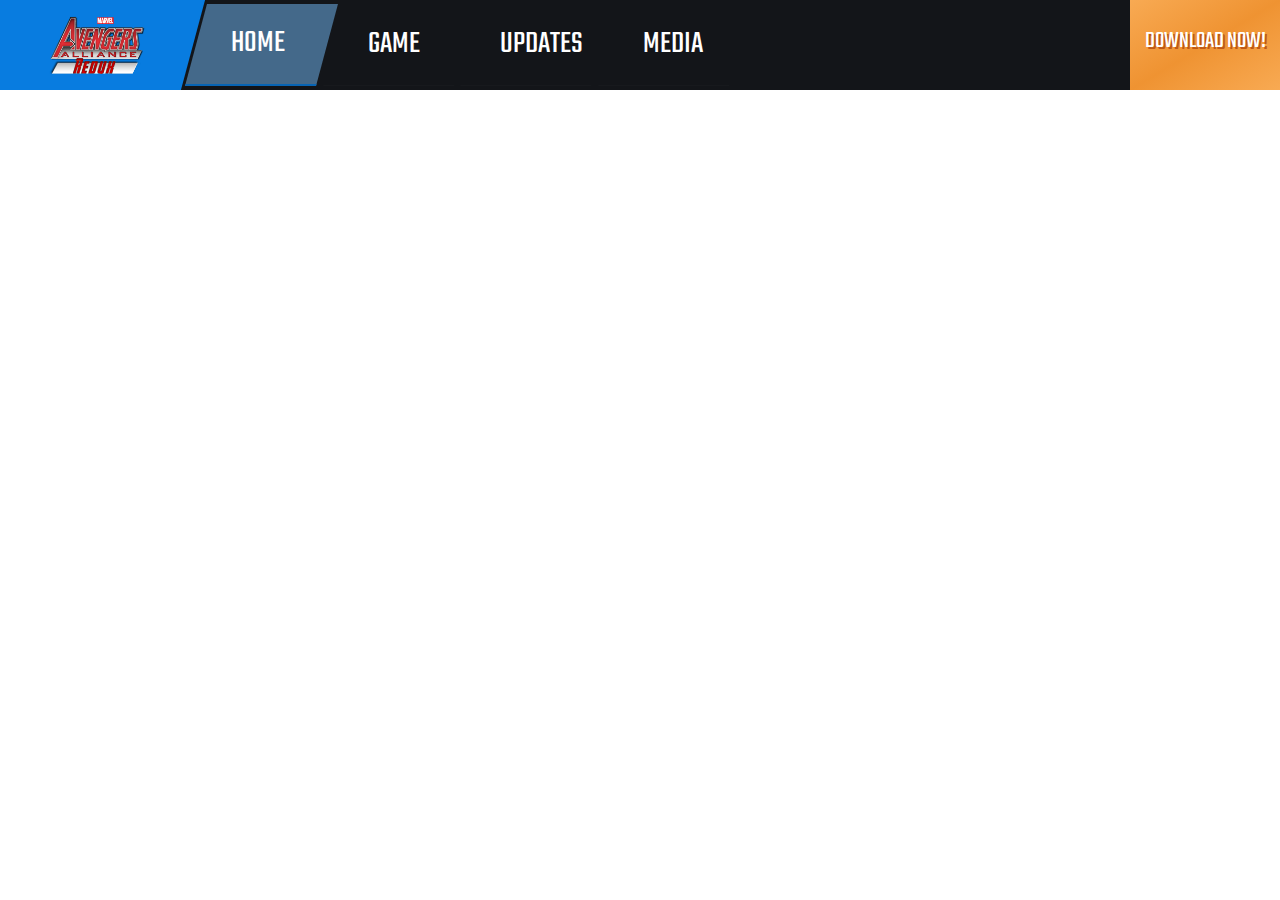
==== home.html @ ee9df014 "create landing page" ====
<!DOCTYPE html>
<html>
<head>
	<title> Marvel's Avengers Alliance Redux Official Website </title>
	<link rel="stylesheet" type="text/css" href="./maar.css">
</head>
<body>
	<div class="App">
		<div class= "header" >
			<a href="http://maaredux.github.io" class = "logo-link"> 
				<div> </div>	
			</a>
			<div class="nav-link">
				<a class="link active" aria-current="true" href="./">
					<div class="fl">&nbsp;Home</div>
				</a>
				<a class="link" aria-current="false" href="./game.html">
					<div class="fl">&nbsp;Game</div>
				</a>
				<a class="link" aria-current="false" href="./update.html">
					<div class="fl">Updates</div>
				</a>
				<a class="link" aria-current="false" href="./media.html">
					<div class="fl">&nbsp;Media</div>
				</a>
				<!-- <div class="_2YxDZbAvVAJznkCa7ZAN5J">
					<a aria-current="false" href="./terms-of-use.html">Terms of Use</a>
					<a aria-current="false" href="./faq.html">FAQ's</a>
					<a aria-current="false" href="./support.html">Customer Support</a>
				</div> -->
			</div>
			<div class="download"> <div class="dl-text"> DOWNLOAD NOW! </div></div>	
		</div>
	</div>
</body>
</html>
---- maar.css ----
@import url('https://fonts.googleapis.com/css?family=Raleway');
@import url('https://fonts.googleapis.com/css?family=Teko');

.header
{
    display: flex;
    position: fixed;
    top: 0;
    width: 100%;
    font: 20px 'Raleway' ;
    text-transform: uppercase;
    background: #131519;
}

/*.rt-auto
{
	margin-right: auto ;
}*/

.logo-link
{
	display: flex;
    align-items: center;
    justify-content: center;
    min-height: 90px;
    min-width: 190px;
    margin-left: -40px;
    padding-left: 35px;
    transform: skew(-15deg,0);
    background: #0764b4;
    transition: background-color .25s;
}

.logo-link:hover
{
	background: #087ce0 ;
}

a
{	text-decoration: none ;
}

.fl
{	margin : 0.5em 0.4em ;
	transform: skew(15deg, 0) ;
}

.logo-link div
{
	height: 80px ;
	width: 105px ;
	transform: skew(15deg,0);
    background: url('./logo.png') no-repeat 50%;
    background-size: contain;
}

.nav-link
{
	display: flex;
    background: #131519;
    align-items: center;
    justify-content: center;
}

.link
{	margin : 0 0.1em ;
	padding-left: 0.5em;
    border-bottom: 1px solid #17191d;
    color: #fff;
    min-width: 9vw ;
    min-height: 2.5em ;
    font: 32px 'Teko';
    text-transform: uppercase;
    transition: background-color .25s;
    transform: skew(-15deg, 0) ;
}

.link:hover
{
	background-color: rgba(102, 162, 214, 0.6) ; 
}

[aria-current="true"]
{
	background-color: rgba(102, 162, 214, 0.6) ;
	border-bottom: 2px solid #0764b4 ;	
}

.download
{	position: fixed ;
	border-color: #e79544;
    outline-color: #f0b94e;
    background: #ef9332;
    background: linear-gradient(to bottom right,#f8aa53,#ef9332,#f8aa53);
    text-shadow: #bf5915 2px 2px;
    min-width: 10vw ;
    transition: background-color .25s;
    min-height: 90px ;
    right : 0 ;
}

.dl-text
{	color : white ;
	font: 24px 'Teko';
	margin : 1em 0.6em ;
}

.download:hover
{
	
}
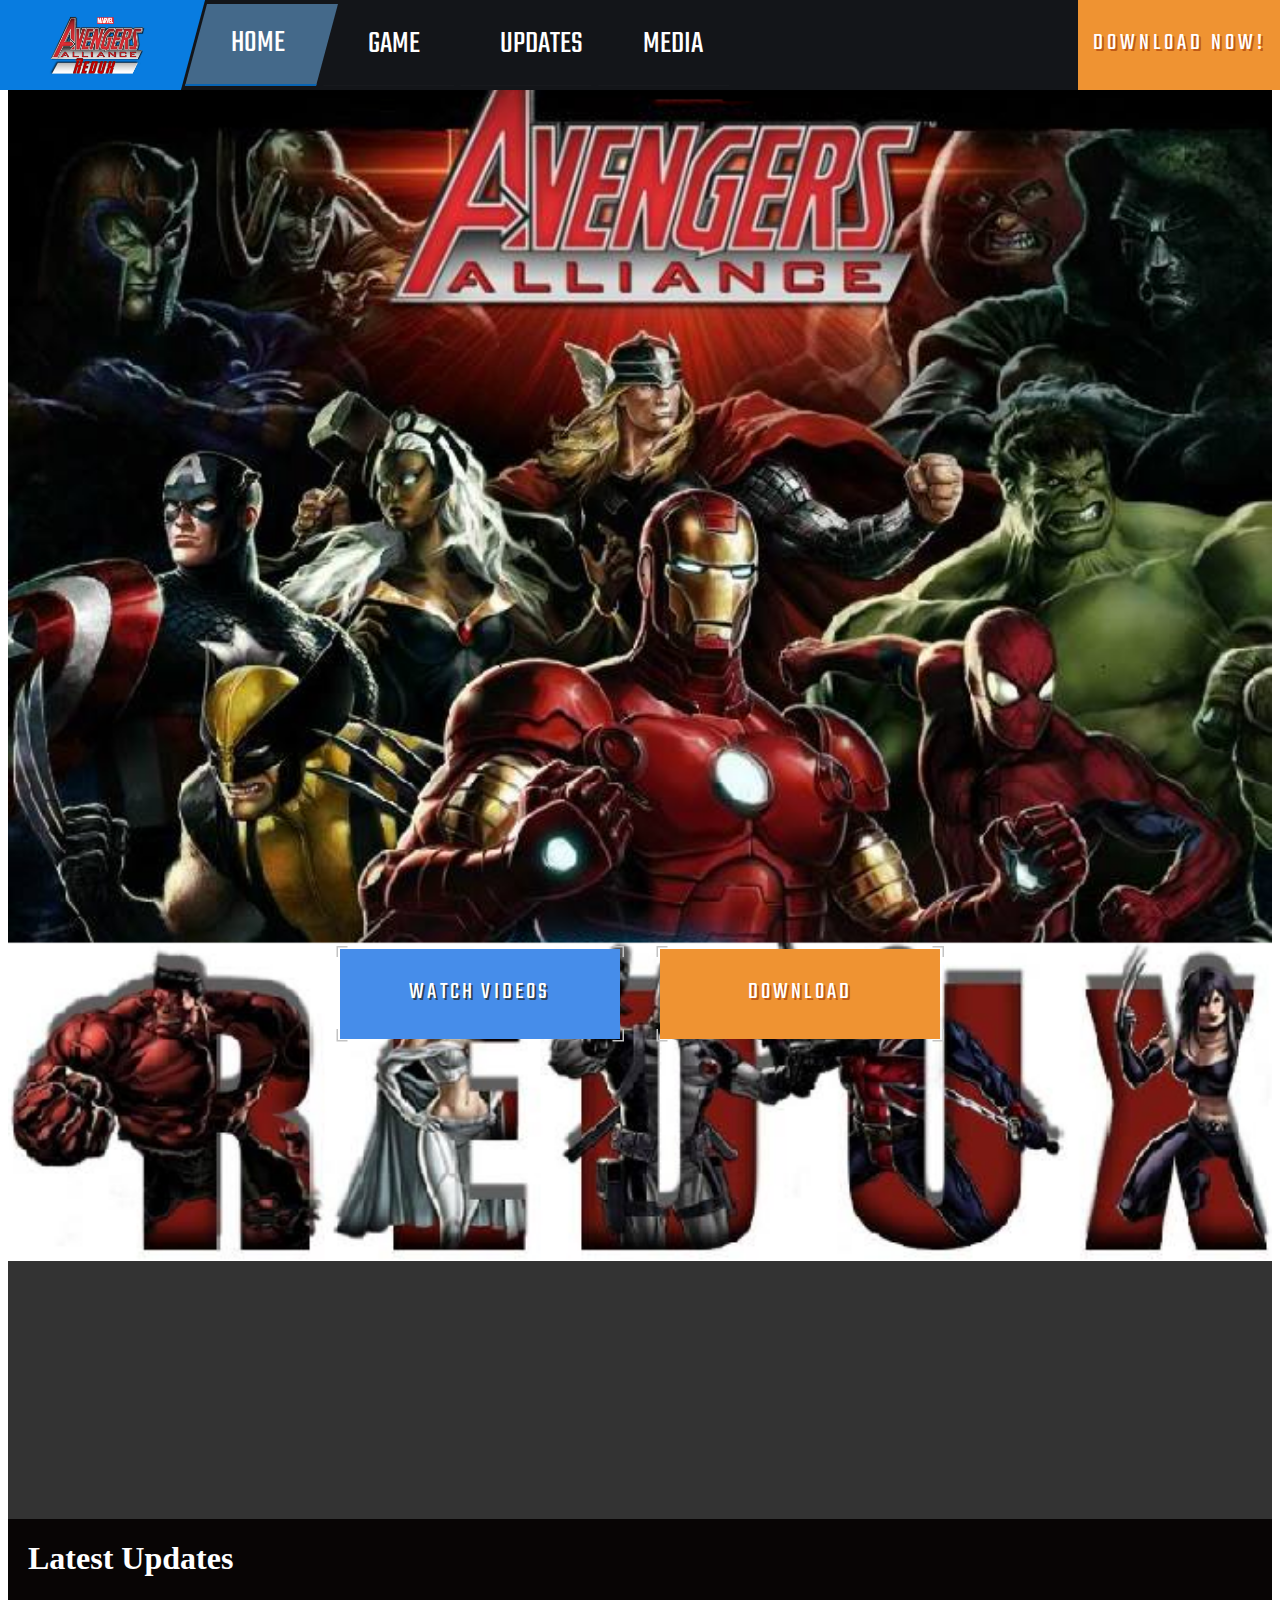
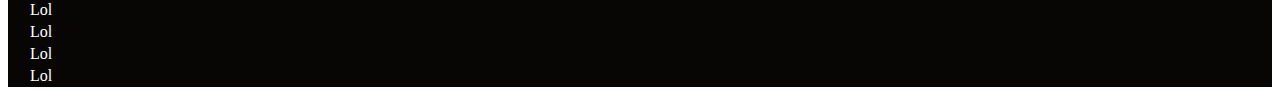
==== commit 36c5c5f1: "added body" ====
--- a/home.html
+++ b/home.html
@@ -3,9 +3,11 @@
 <head>
 	<title> Marvel's Avengers Alliance Redux Official Website </title>
 	<link rel="stylesheet" type="text/css" href="./maar.css">
+	<link rel="stylesheet" type="text/css" href="./maar2.css">
 </head>
 <body>
 	<div class="App">
+		
 		<div class= "header" >
 			<a href="http://maaredux.github.io" class = "logo-link"> 
 				<div> </div>	
@@ -29,7 +31,36 @@
 					<a aria-current="false" href="./support.html">Customer Support</a>
 				</div> -->
 			</div>
-			<div class="download"> <div class="dl-text"> DOWNLOAD NOW! </div></div>	
+			<a href="https://www.youtube.com">
+				<div class="download"> <div class="dl-text"> DOWNLOAD NOW! </div> </div>
+			</a>	
+		</div>
+
+		<div class = "pic">
+			<div class="cont">
+				<a href="https://www.youtube.com">
+					<div class="watch download" id= "wv"> <div class="dl-text wv-text"> WATCH VIDEOS </div> </div>
+				</a>
+				<a href="">
+					<div class="watch download"> <div class="dl-text wv-text"> DOWNLOAD </div> </div>
+				</a>
+			</div>
+		</div>
+
+		<div class ="updates">
+			<h1> Latest Updates </h1>
+			<div class ="big-box">
+				Lol 
+			</div>
+			<div class ="big-box">
+				Lol 
+			</div>
+			<div class ="big-box">
+				Lol 
+			</div>
+			<div class ="big-box">
+				Lol 
+			</div>
 		</div>
 	</div>
 </body>
--- a/maar.css
+++ b/maar.css
@@ -1,5 +1,10 @@
 @import url('https://fonts.googleapis.com/css?family=Raleway');
 @import url('https://fonts.googleapis.com/css?family=Teko');
+
+.App
+{   background-color: #080505 ;
+    color : white ;
+}
 
 .header
 {
@@ -11,11 +16,6 @@
     text-transform: uppercase;
     background: #131519;
 }
-
-/*.rt-auto
-{
-	margin-right: auto ;
-}*/
 
 .logo-link
 {
@@ -91,21 +91,95 @@
 	border-color: #e79544;
     outline-color: #f0b94e;
     background: #ef9332;
-    background: linear-gradient(to bottom right,#f8aa53,#ef9332,#f8aa53);
     text-shadow: #bf5915 2px 2px;
     min-width: 10vw ;
-    transition: background-color .25s;
+    transition: background .25s;
     min-height: 90px ;
     right : 0 ;
+    letter-spacing: 0.2em ;
 }
 
 .dl-text
 {	color : white ;
 	font: 24px 'Teko';
-	margin : 1em 0.6em ;
+	margin : 1.1em 0.6em ;
+    text-align: center;
 }
 
 .download:hover
 {
-	
+	background: #f48c18 ;
+    cursor : pointer ;
+}
+
+.pic
+{
+    display: flex;
+    flex-flow: column nowrap;
+    justify-content: center;
+    height: 156.25vw;
+    padding-top: 90vw;
+    background: #333 url('./use.png') ;
+    background-repeat:  no-repeat ;
+    background-size: 100% auto;
+}
+
+@media (min-width: 640px) 
+{   .pic 
+    {
+        height: calc(100vh + 150px);
+        padding-top: 36vw;
+        background-image: url('./use.png');
+    }
+}
+
+.watch
+{   position : relative ;
+    margin: 40px 20px;
+    width: 280px;
+}
+
+.watch:before
+{
+    content: " ";
+    position: absolute;
+    top: -8px;
+    right: -8px;
+    bottom: -8px;
+    left: -8px;
+    border: 20px solid;
+    border-image: url('./border2.png') 40 repeat;
+}
+
+.cont
+{
+    display: flex;
+    flex-flow: row wrap;
+    justify-content: center;
+}
+
+.wv-text
+{   position: relative; 
+    top : 1.1em ;   
+}
+
+#wv
+{   /*position: fixed ;*/
+    border-color: #5abff3 ;
+    outline-color: #4891eb;
+    background: #468dea;
+    text-shadow: #2b4359 2px 2px;
+    /*min-width: 10vw ;
+    transition: background .25s;
+    min-height: 90px ;
+    right : 0 ;*/
+}
+
+/*h1
+{   font-family: 'Teko' ;
+}*/
+
+#wv:hover
+{
+    background : #307ee5 ;
 }--- a/maar2.css
+++ b/maar2.css
@@ -0,0 +1,17 @@
+/* After .pic div*/
+
+.updates
+{	max-width: 1920px;
+    margin: 20px auto;
+    padding: 0 20px;
+}
+
+.big-box:hover 
+{	border-color: #b3e1ff;
+    box-shadow: 0 0 32px 16px rgba(28,95,151,.35), inset 0 0 32px 16px rgba(28,95,151,.35);
+}
+
+.big-box
+{	border: 2px solid transparent;
+    transition: border-color .25s,box-shadow .25s;
+}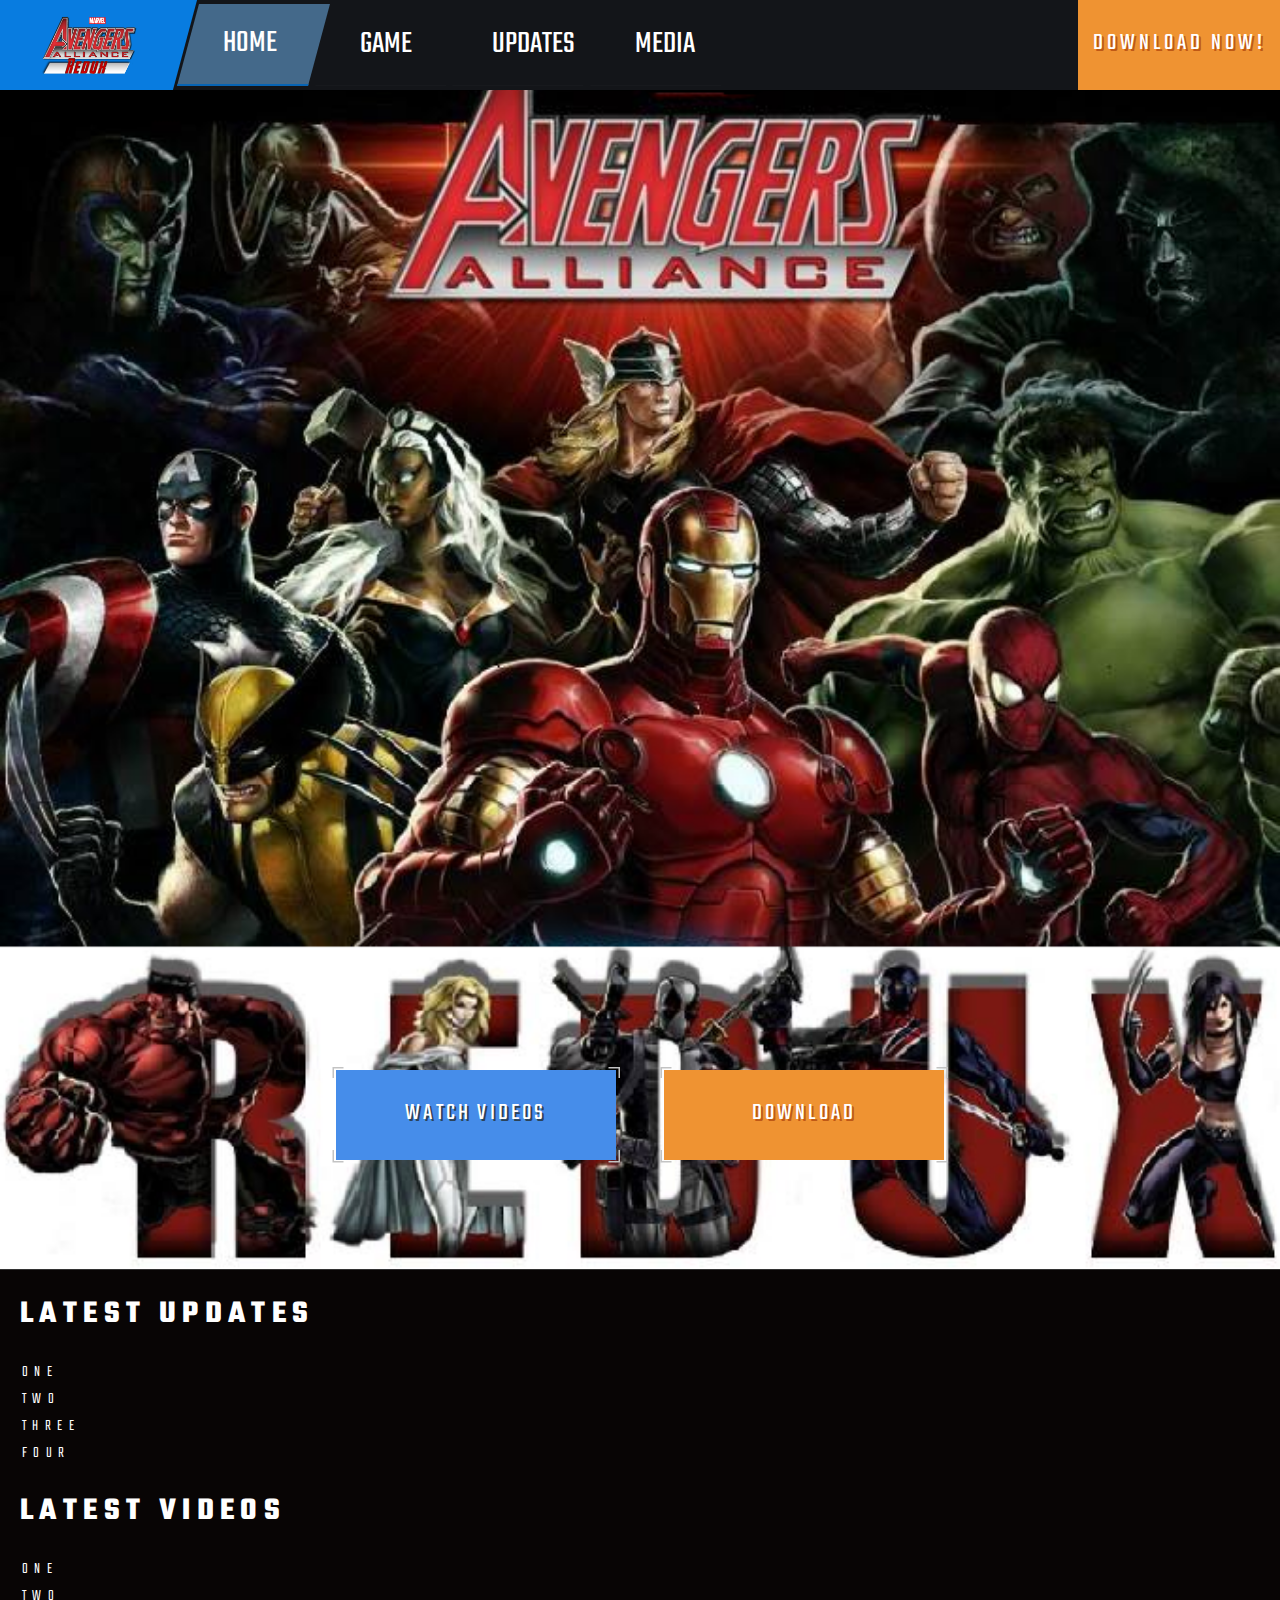
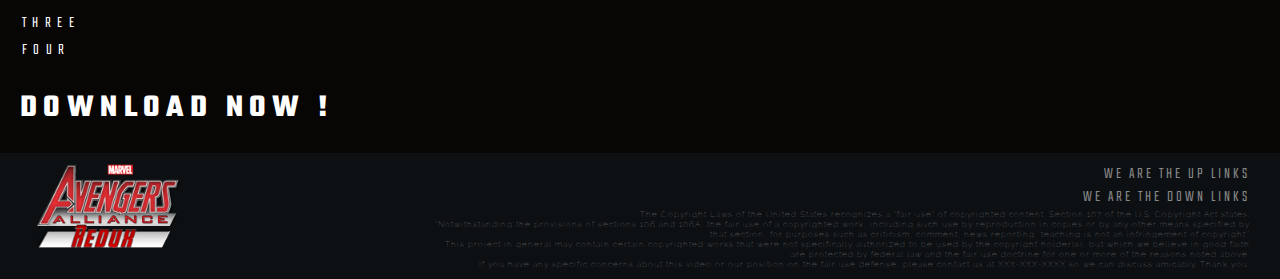
==== commit d6ca6494: "added footer and fixed entry" ====
--- a/home.html
+++ b/home.html
@@ -31,7 +31,7 @@
 					<a aria-current="false" href="./support.html">Customer Support</a>
 				</div> -->
 			</div>
-			<a href="https://www.youtube.com">
+			<a href="https://www.mediafire.com/file/6d030macq9k8t5c/MAAR+v0.0.1.02.rar">
 				<div class="download"> <div class="dl-text"> DOWNLOAD NOW! </div> </div>
 			</a>	
 		</div>
@@ -41,7 +41,7 @@
 				<a href="https://www.youtube.com">
 					<div class="watch download" id= "wv"> <div class="dl-text wv-text"> WATCH VIDEOS </div> </div>
 				</a>
-				<a href="">
+				<a href="https://www.mediafire.com/file/6d030macq9k8t5c/MAAR+v0.0.1.02.rar">
 					<div class="watch download"> <div class="dl-text wv-text"> DOWNLOAD </div> </div>
 				</a>
 			</div>
@@ -49,17 +49,63 @@
 
 		<div class ="updates">
 			<h1> Latest Updates </h1>
-			<div class ="big-box">
-				Lol 
+			<div>
+				<div class ="big-box">
+					One 
+				</div>
+				<div class ="big-box">
+					Two  
+				</div>
+				<div class ="big-box">
+					Three 
+				</div>
+				<div class ="big-box">
+					Four 
+				</div>
 			</div>
-			<div class ="big-box">
-				Lol 
+		</div>
+
+		<div class ="updates">
+			<h1> Latest Videos </h1>
+			<div>
+				<div class ="big-box">
+					One 
+				</div>
+				<div class ="big-box">
+					Two  
+				</div>
+				<div class ="big-box">
+					Three 
+				</div>
+				<div class ="big-box">
+					Four 
+				</div>
 			</div>
-			<div class ="big-box">
-				Lol 
-			</div>
-			<div class ="big-box">
-				Lol 
+		</div>
+
+		<div class ="updates">
+			<h1> Download Now ! </h1>
+			<!-- <a href="https://www.mediafire.com/file/6d030macq9k8t5c/MAAR+v0.0.1.02.rar">
+				<div class="download"> <div class="dl-text"> DOWNLOAD NOW! </div> </div>
+			</a> -->
+		</div>
+
+		<div class = "footer">
+			<div class = "ft-text" > <img src="./images/logo.png" height="85px" width="160px"> </div>
+			<div class = "log-footer" >
+				<div class ="links" > 
+					<div class ="up-links"> We are the Up links</div>
+					<div class ="dn-links"> We are the down links </div>
+				</div>
+				<div class = "link-text" >
+					The Copyright Laws of the United States recognizes a “fair use” of copyrighted content.  Section 107 of the U.S. Copyright Act states: 
+					<br>
+					“Notwithstanding the provisions of sections 106 and 106A, the fair use of a copyrighted work, including such use by reproduction in copies or by any other means specified by that section, for purposes such as criticism, comment, news reporting, teaching is not an infringement of copyright.”
+					<br>
+					This project in general may contain certain copyrighted works that were not specifically authorized to be used by the copyright holder(s), but which we believe in good faith are protected by federal law and the fair use doctrine for one or more of the reasons noted above.
+					<br>
+					If you have any specific concerns about this video or our position on the fair use defense, please contact us at XXX-XXX-XXXX so we can discuss amicably.  Thank you.
+				</div>
 			</div>
 		</div>
 	</div>
--- a/maar.css
+++ b/maar.css
@@ -1,13 +1,14 @@
 @import url('https://fonts.googleapis.com/css?family=Raleway');
 @import url('https://fonts.googleapis.com/css?family=Teko');
 
-.App
+body
 {   background-color: #080505 ;
     color : white ;
+    margin : 0 ;
 }
 
 .header
-{
+{   z-index : 2 ;
     display: flex;
     position: fixed;
     top: 0;
@@ -45,12 +46,12 @@
 	transform: skew(15deg, 0) ;
 }
 
-.logo-link div
+.logo-link div 
 {
 	height: 80px ;
 	width: 105px ;
 	transform: skew(15deg,0);
-    background: url('./logo.png') no-repeat 50%;
+    background: url('./images/logo.png') no-repeat 50%;
     background-size: contain;
 }
 
@@ -117,25 +118,25 @@
     display: flex;
     flex-flow: column nowrap;
     justify-content: center;
-    height: 156.25vw;
-    padding-top: 90vw;
-    background: #333 url('./use.png') ;
+    min-height: 310px ;
+    padding-top: 75vw;
+    background: #333 url('./images/use.png') ;
     background-repeat:  no-repeat ;
     background-size: 100% auto;
 }
 
-@media (min-width: 640px) 
+@media only screen and (max-width: 640px) 
 {   .pic 
     {
-        height: calc(100vh + 150px);
+        height: calc(100vh + 175px);
         padding-top: 36vw;
-        background-image: url('./use.png');
+        background-image: url('./images/use.png');
     }
 }
 
 .watch
 {   position : relative ;
-    margin: 40px 20px;
+    margin: 3em 1.5em;
     width: 280px;
 }
 
@@ -148,7 +149,7 @@
     bottom: -8px;
     left: -8px;
     border: 20px solid;
-    border-image: url('./border2.png') 40 repeat;
+    border-image: url('./images/border2.png') 40 repeat;
 }
 
 .cont
--- a/maar2.css
+++ b/maar2.css
@@ -1,9 +1,16 @@
 /* After .pic div*/
+
+@import url('https://fonts.googleapis.com/css?family=Raleway');
+@import url('https://fonts.googleapis.com/css?family=Teko');
 
 .updates
 {	max-width: 1920px;
     margin: 20px auto;
     padding: 0 20px;
+    font-family: 'Teko' ;
+    letter-spacing: 0.4em ;
+    text-transform: uppercase;
+    font-weight: lighter;
 }
 
 .big-box:hover 
@@ -14,4 +21,48 @@
 .big-box
 {	border: 2px solid transparent;
     transition: border-color .25s,box-shadow .25s;
+}
+
+.footer
+{	padding: 0 20px;
+    font-family: 'Teko' ;
+	letter-spacing: 0.4em ;
+    text-transform: uppercase;
+    font-weight: lighter ;
+    display: flex ;
+    flex-flow: row ;
+    justify-content: space-between;
+    align-items : flex-start;
+    background-color: #0d1013 ;
+    color : #888 ;
+}
+
+.ft-text , .log-footer
+{	min-width: 30vw ;
+	margin : 10px ;
+}
+
+.link-text
+{
+	font-family : 'Raleway' ;
+	letter-spacing: 1px ;
+	text-transform: none;
+	font-size: 8px ;
+	text-align : right;
+}
+
+.links
+{	text-align: right;
+	letter-spacing: 3px ;
+	display: flex;
+	flex-flow: column wrap ;
+}
+
+@media screen only and (min-width: 480px)
+{
+	.footer
+	{
+		position : fixed ;
+		bottom : 0 ;
+	}
 }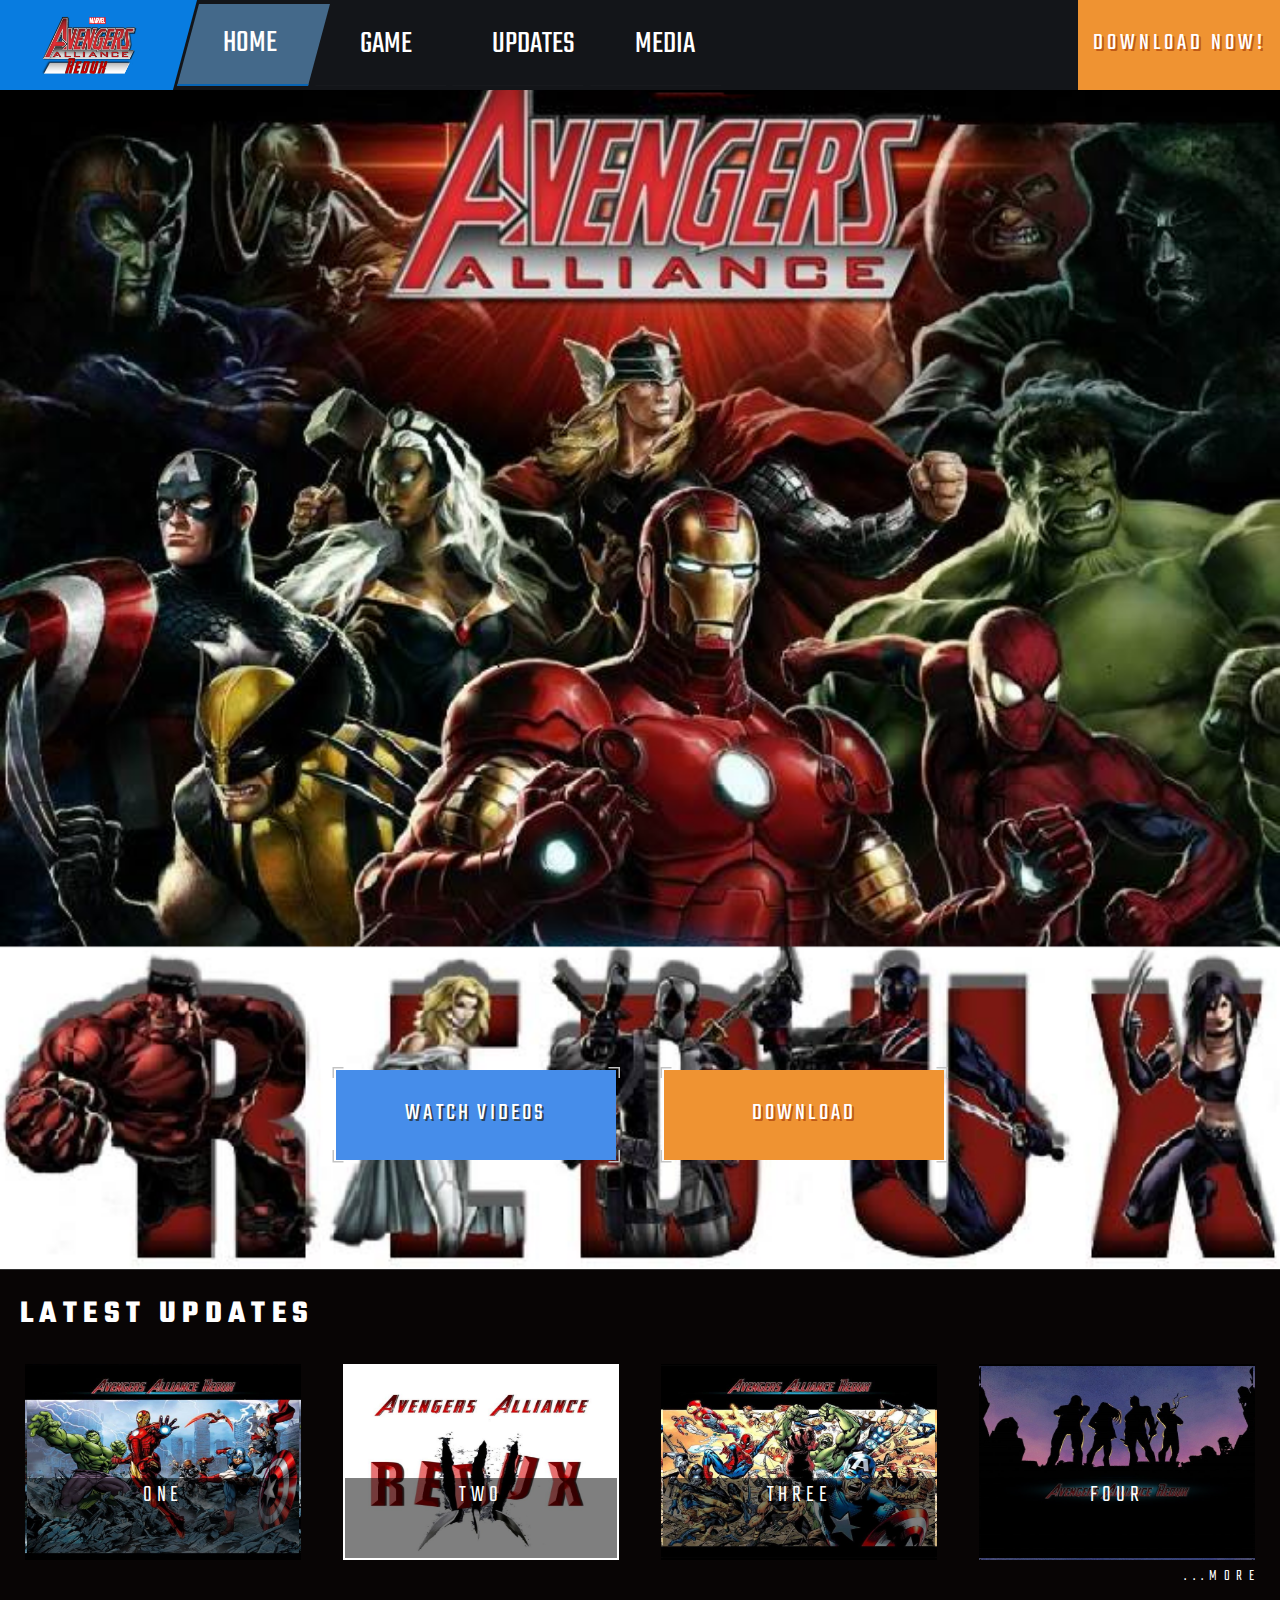
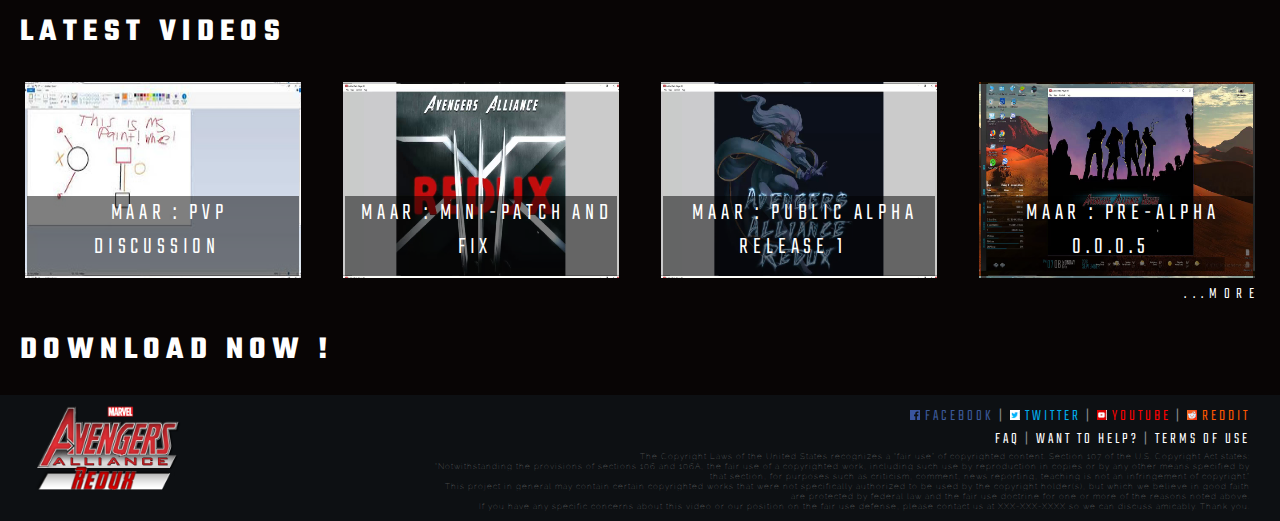
==== commit f27c72d7: "Added thumbnails, videos and links" ====
--- a/home.html
+++ b/home.html
@@ -49,38 +49,56 @@
 
 		<div class ="updates">
 			<h1> Latest Updates </h1>
-			<div>
-				<div class ="big-box">
-					One 
+			<div class="grd">
+				<div class ="big-box u1">
+					<div class="sink">
+						<a href=#>One </a>
+					</div>
 				</div>
-				<div class ="big-box">
-					Two  
+				<div class ="big-box u2">
+					<div class="sink">
+						<a href=#>Two  </a>
+					</div>
 				</div>
-				<div class ="big-box">
-					Three 
+				<div class ="big-box u3">
+					<div class="sink">
+						<a href=#>Three </a>
+					</div>
 				</div>
-				<div class ="big-box">
-					Four 
+				<div class ="big-box u4">
+					<div class="sink">
+						<a href=#>Four </a>
+					</div>
 				</div>
 			</div>
+			<div class="more"><a href="update.html"> ...More</a> </div>
 		</div>
 
 		<div class ="updates">
 			<h1> Latest Videos </h1>
-			<div>
-				<div class ="big-box">
-					One 
+			<div class="grd">
+				<div class ="big-box v1">
+					<div class="sink">
+						<a href="https://www.youtube.com/watch?v=C82UW1TT0ss&t=0s&list=PLPQs4wHWhjPlsf4GKZTwGEE_3u5vGGZFC&index=2"> MAAR : PVP Discussion </a>
+					</div>
 				</div>
-				<div class ="big-box">
-					Two  
+				<div class ="big-box v2">
+					<div class="sink">
+						<a href="https://www.youtube.com/watch?v=pQIUtJwMcTU&t=21s&list=PLPQs4wHWhjPlsf4GKZTwGEE_3u5vGGZFC&index=3"> MAAR : Mini-patch and fix  </a>
+					</div>
 				</div>
-				<div class ="big-box">
-					Three 
+				<div class ="big-box v3">
+					<div class="sink">
+						<a href="https://www.youtube.com/watch?v=7rozrSG8icw&t=5s&list=PLPQs4wHWhjPlsf4GKZTwGEE_3u5vGGZFC&index=4"> MAAR : Public Alpha Release 1 </a>
+					</div>
 				</div>
-				<div class ="big-box">
-					Four 
+				<div class ="big-box v4">
+					<div class="sink">
+						<a href="https://www.youtube.com/watch?v=HF67OHWQPz0&t=481s&list=PLPQs4wHWhjPlsf4GKZTwGEE_3u5vGGZFC&index=5"> MAAR : Pre-Alpha 0.0.0.5 </a>
+					</div>
 				</div>
 			</div>
+			<div class="more"><a href="media.html"> ...More</a> </div>
 		</div>
 
 		<div class ="updates">
@@ -94,8 +112,22 @@
 			<div class = "ft-text" > <img src="./images/logo.png" height="85px" width="160px"> </div>
 			<div class = "log-footer" >
 				<div class ="links" > 
-					<div class ="up-links"> We are the Up links</div>
-					<div class ="dn-links"> We are the down links </div>
+					<div class ="up-links"> 
+						<a class="fb-link" href="https://www.facebook.com/groups/335456806924363/"><img class="ic" src="./images/fb.svg"> FACEBOOK </a>
+						|
+						<a class="twit-link" href=#><img class="ic" src="./images/twit.jpg"> TWITTER </a>
+						|
+						<a class="yt-link" href="https://www.youtube.com/playlist?list=PLPQs4wHWhjPlsf4GKZTwGEE_3u5vGGZFC&fbclid=IwAR3znr5VBfgxdR_OIYv-K2HtYX9ht2gh1DalVAuxrXR8IE0nkCg5M2DGn4E"><img class="ic" src="./images/yt.jpg"> YOUTUBE </a>
+						|
+						<a class="redd-link" href="https://www.reddit.com/r/maaREDUX/"><img class="ic" src="./images/rd.svg"> REDDIT </a>
+					</div>
+					<div class ="dn-links"> 
+						<a class="d-link" href=#> FAQ </a>
+						|
+						<a class="d-link" href=#> WANT TO HELP? </a>
+						|
+						<a class="d-link" href=#> TERMS OF USE </a>
+					</div>
 				</div>
 				<div class = "link-text" >
 					The Copyright Laws of the United States recognizes a “fair use” of copyrighted content.  Section 107 of the U.S. Copyright Act states: 
--- a/maar2.css
+++ b/maar2.css
@@ -21,6 +21,11 @@
 .big-box
 {	border: 2px solid transparent;
     transition: border-color .25s,box-shadow .25s;
+    width : 17em ;
+    height: 12em ;
+    background-size: 100% 100% ;
+    margin: 5px ;
+    text-align: center;
 }
 
 .footer
@@ -65,4 +70,73 @@
 		position : fixed ;
 		bottom : 0 ;
 	}
+}
+
+.d-link
+{   color: white;   }
+
+.yt-link
+{   color: red;     }
+
+.fb-link
+{   color: #3b5998; }
+
+.twit-link
+{   color: #00aced; }
+
+.redd-link
+{   color: #ff5700; }
+
+.ic
+{   height: 10px;
+    width: 10px ;
+}
+
+.grd
+{   display: flex ;
+    justify-content: space-between;  
+}
+
+.more, .more a
+{   text-align: right;
+    color: white ;
+}
+
+.v1
+{   background-image: url('./images/tn1.jpg');      }
+
+.v2
+{   background-image: url('./images/tn2.jpg');      }
+
+.v3
+{   background-image: url('./images/tn3.jpg');      }
+
+.v4
+{   background-image: url('./images/tn4.jpg');      }
+
+.u1
+{   background-image: url('./images/tnd1.jpg');     }
+
+.u2
+{   background-image: url('./images/tnd2.jpg');     }
+
+.u3
+{   background-image: url('./images/tnd3.jpg');     }
+
+.u4
+{   background-image: url('./images/tnd4.jpg');     }
+
+.sink
+{   position: relative;
+    top : 7em ; 
+    background-color: rgba(0, 0, 0, 0.5) ;
+    height: 5em ; 
+}
+
+.sink a
+{   letter-spacing: 0.2em ;
+    color : white ;
+    margin: 0.5em ;
+    font-size: 1.5em ;
+    text-align: center;
 }